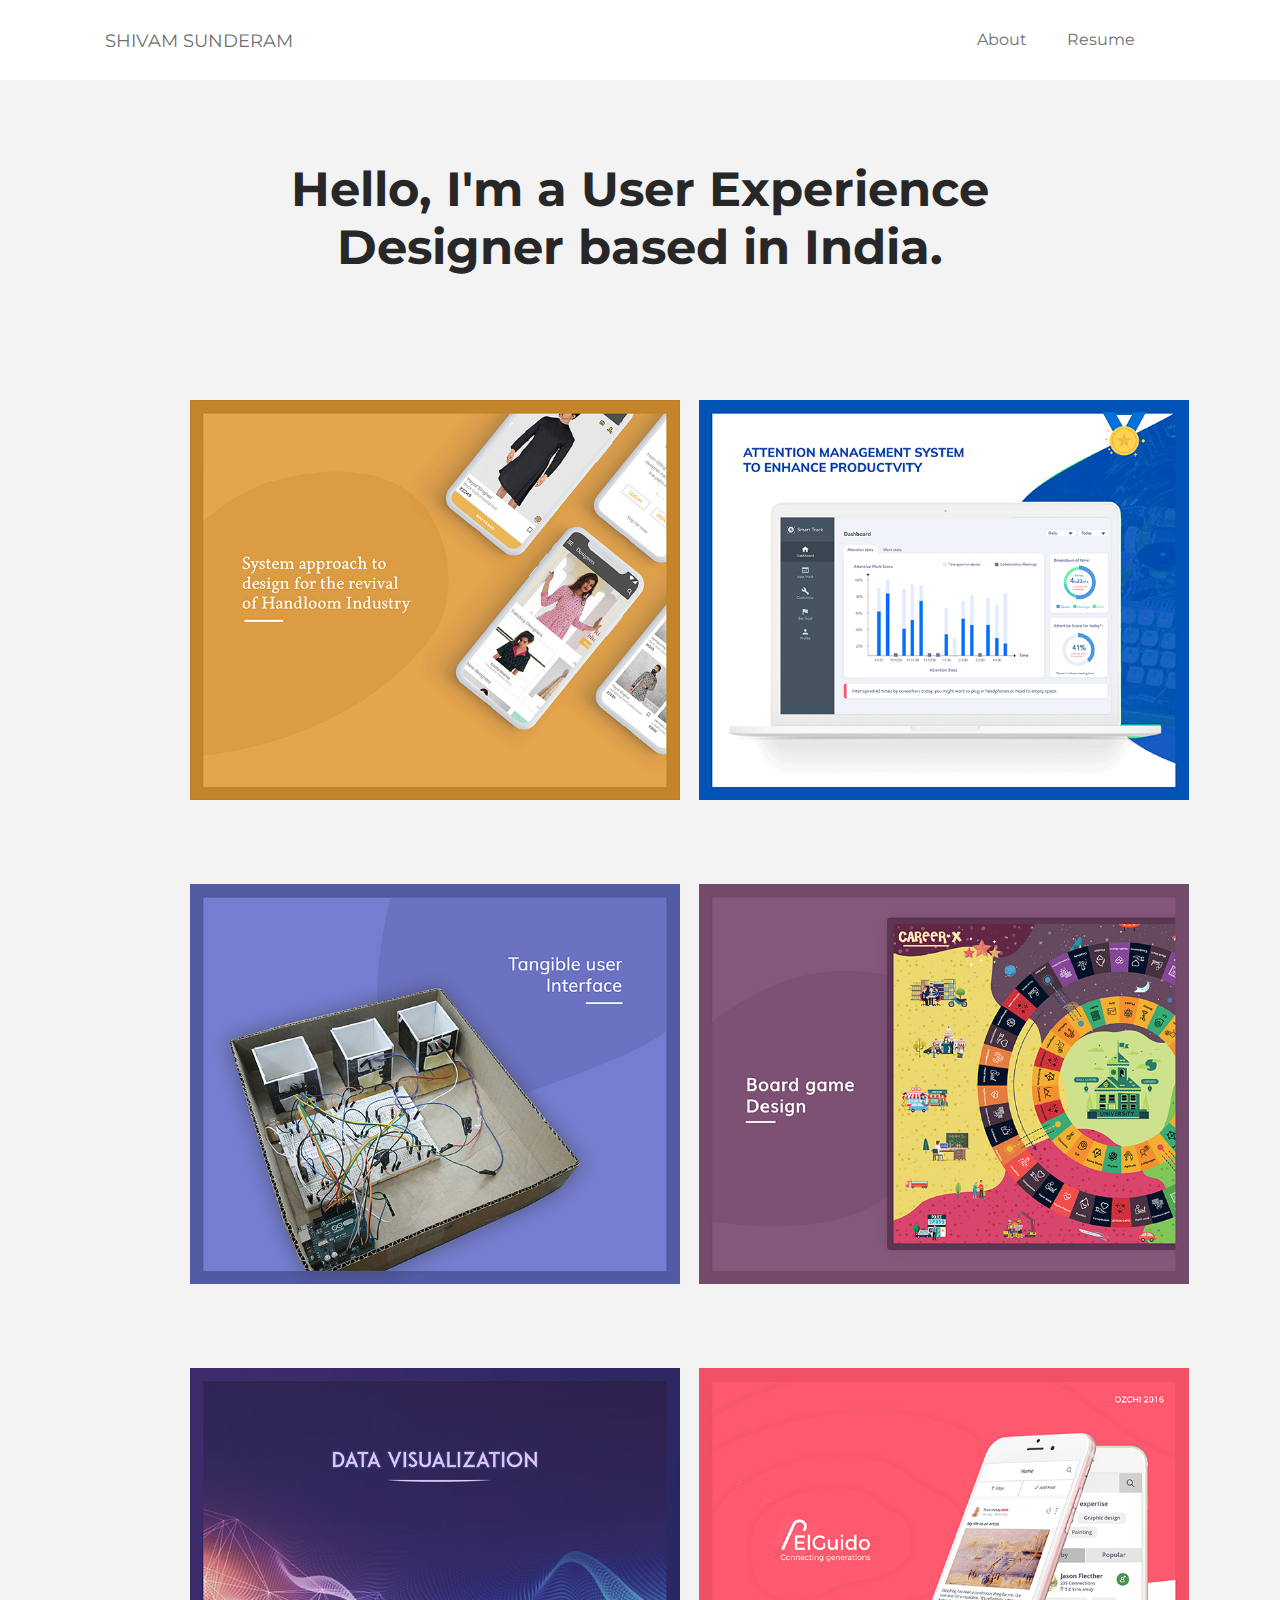
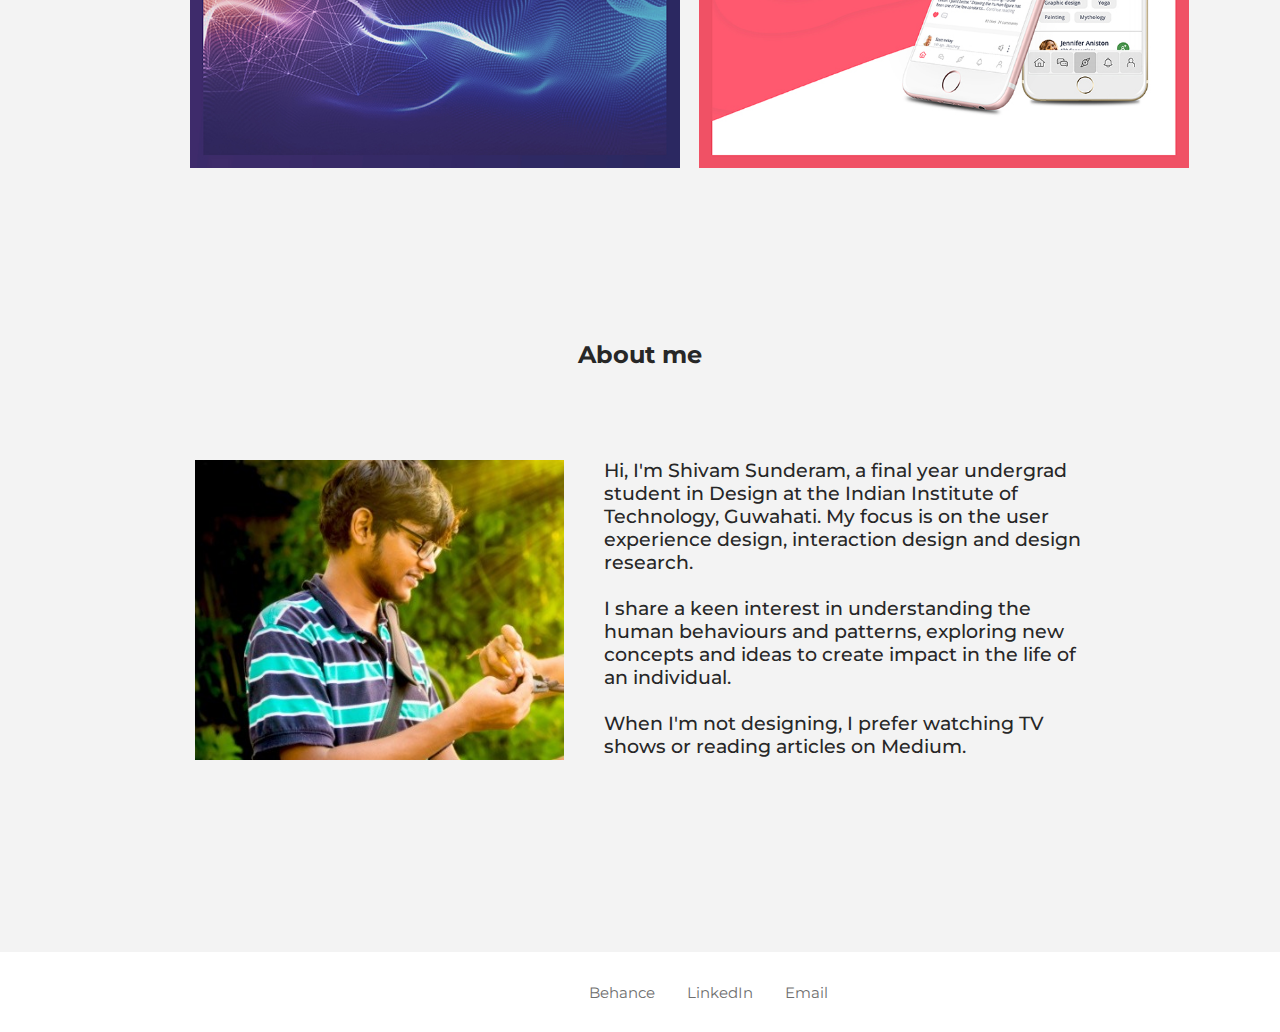
==== index.html @ f281d630 "Add files via upload" ====
<!DOCTYPE html>
<html lang="en">
<head>
    <meta charset="utf-8">
    <meta name="viewport" content="width=device-width, initial-scale=1.0">
      <meta http-equiv="X-UA-Compatible" content="ie=edge">
    <title> Shivam </title>
    <link href="css/bootstrap.min.css" rel="stylesheet">

    
    <!--Main CSS-->
    <link rel="stylesheet" href="css/style.css">
</head>

<body>

	<div class= "wrapper">
		<div id="nav">
			<div class="logo"> <a href="#"> SHIVAM SUNDERAM </a> </div>
			<ul>
				<li> <a href="#flow"> About </a> </li>
                <li> <a href="Resume.pdf" target="_blank"> Resume </a> </li>
            </ul>
        </div>

     <section id="main">

     <div class ="me"><h1> Hello, I'm a User Experience <br>Designer based in India.</h1> </div>

     <div class="row">
        <div class="column"><a href="1.html"><img class="Project" src="image/1.jpg"></a></div>
        <div class="column"><a href="2.html"><img class="Project" src="image/2.jpg"></a></div>
     </div>

     <div class="row">
        <div class="column"><a href="3.html"><img class="Project" src="image/3.jpg"></a></div>
        <div class="column"><a href="4.html"><img class="Project" src="image/4.jpg"></a></div>
     </div>

     <div class="row">
        <div class="column"><a href="5.html"><img class="Project" src="image/5.jpg" ></a></div>
        <div class="column"><a href="6.html"><img class="Project" src="image/6.jpg"></a></div>
     </div>


     <div class ="about" id="flow"><B> About me</B> </div>

     <img class="profile" src="image/profile.png" ></div>
      <p class="aboutMe">
Hi, I'm Shivam Sunderam, a final year undergrad student in Design at the Indian Institute of Technology, Guwahati. My focus is on the user experience design, interaction design and design research. <br><br>
I share a keen interest in understanding the human behaviours and patterns, exploring new concepts and ideas to create impact in the life of an individual. <br><br>
When I'm not designing, I prefer watching TV shows or reading articles on Medium.<br><br><br><br><br>

</p>

    	<footer>
    		<ul>
				<li> <a href="https://www.behance.net/shivamsunderam" target="_blank"> Behance  </a> </li>
                <li> <a href="https://www.linkedin.com/in/shivamsunderam/" target="_blank"> LinkedIn </a> </li>
                <li> <a href="mailto:shivamone1997@gmail.com" target="_blank"> Email </a> </li>
    		</ul>




    	</footer>	



     </section>
    </div>




      <script type="text/javascript">

      var prevScrollpos = window.pageYOffset;
      window.onscroll = function() {

      var currentScrollpos = window.pageYOffset;
      if(prevScrollpos > currentScrollpos) {
            document.getElementById("nav").style.top = "0";
      } else {
            document.getElementById("nav").style.top = "-100px";
      }

      prevScrollpos = currentScrollpos;

      }

      </script>

</body>
</html>
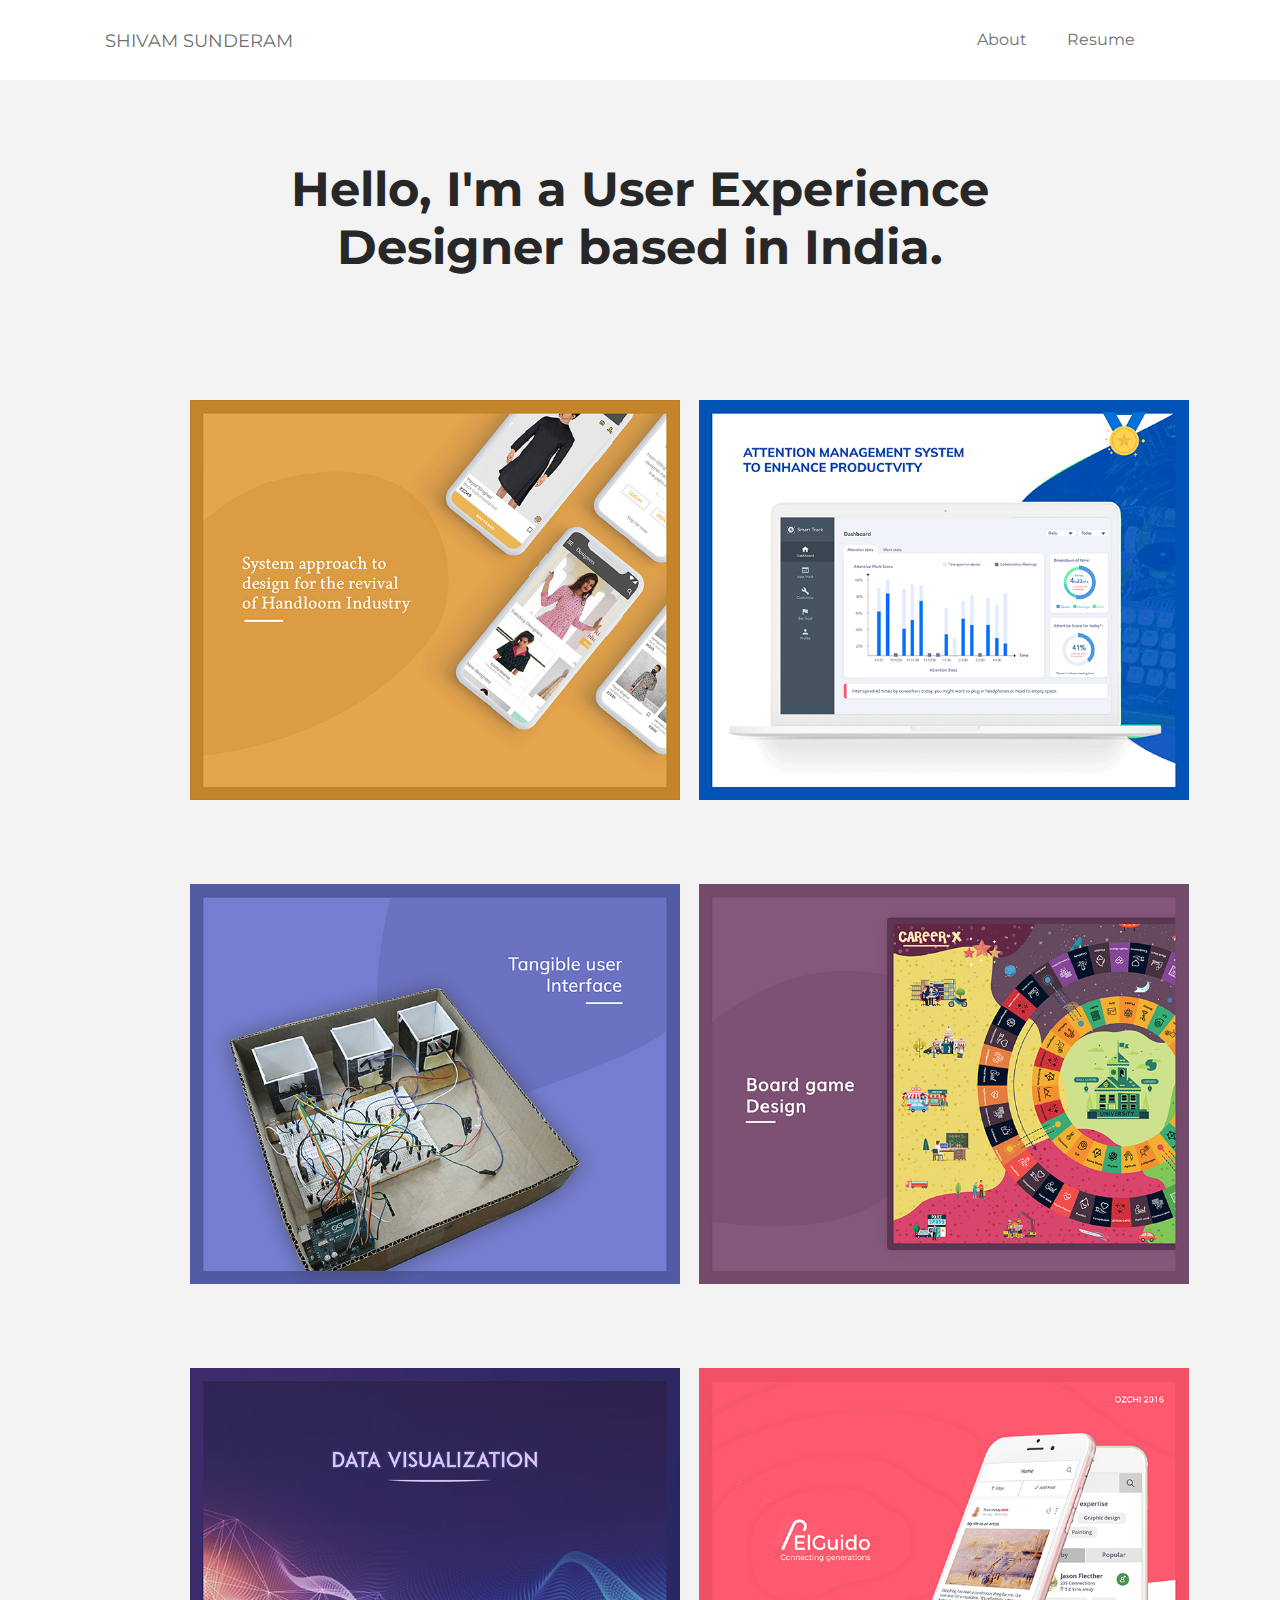
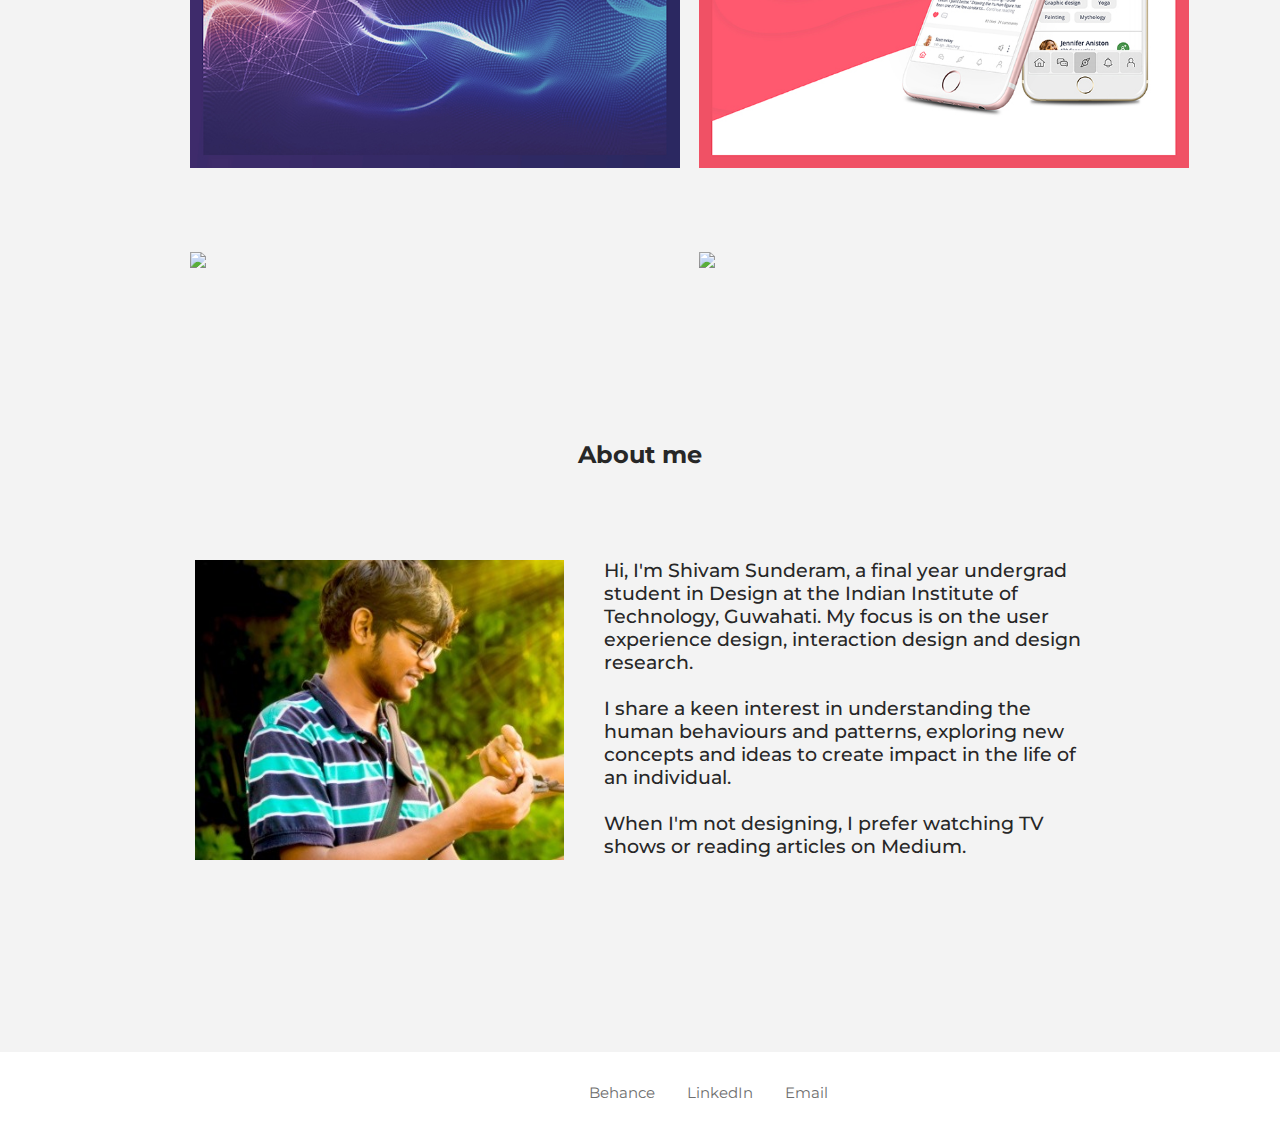
==== commit 2394815b: "Add files via upload" ====
--- a/index.html
+++ b/index.html
@@ -40,6 +40,11 @@
      <div class="row">
         <div class="column"><a href="5.html"><img class="Project" src="image/5.jpg" ></a></div>
         <div class="column"><a href="6.html"><img class="Project" src="image/6.jpg"></a></div>
+     </div>
+
+       <div class="row">
+        <div class="column"><a href="7.html"><img class="Project" src="image/7.jpg" ></a></div>
+        <div class="column"><a href="8.html"><img class="Project" src="image/8.jpg"></a></div>
      </div>
 
 
